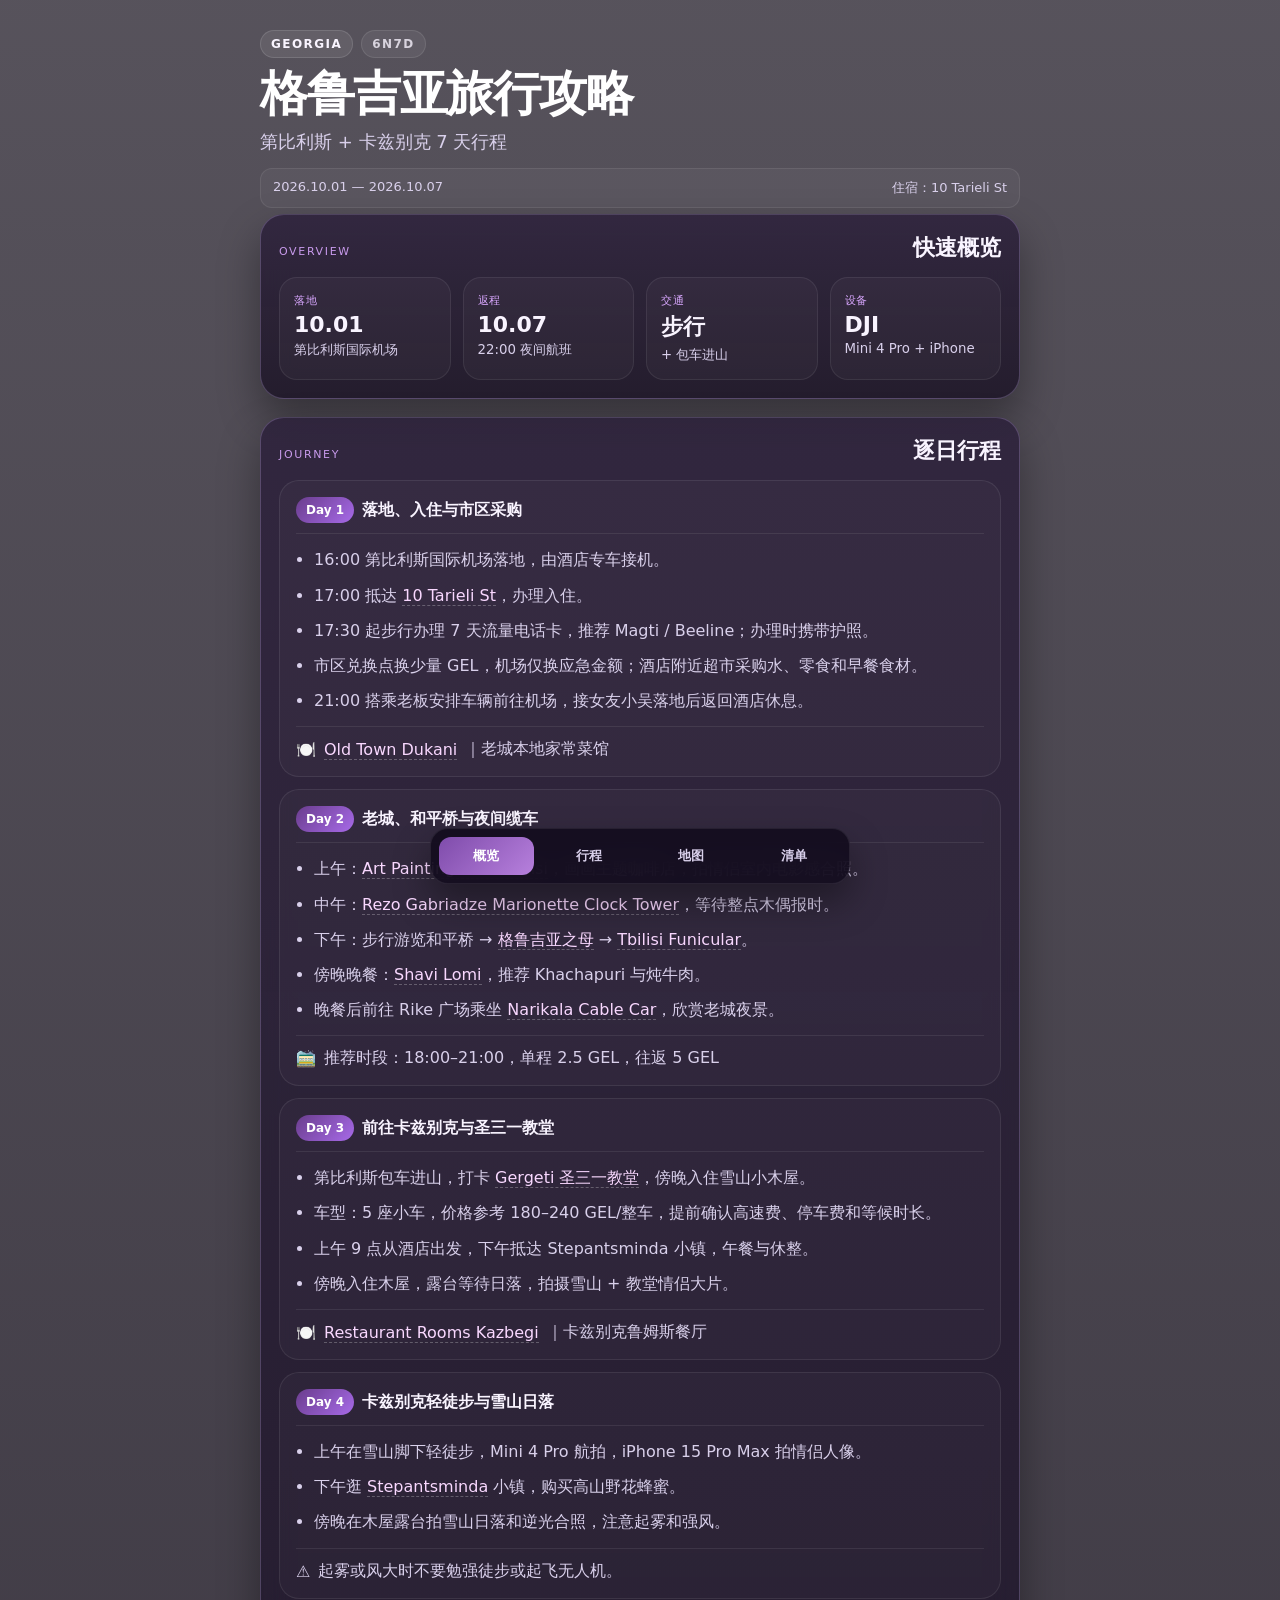
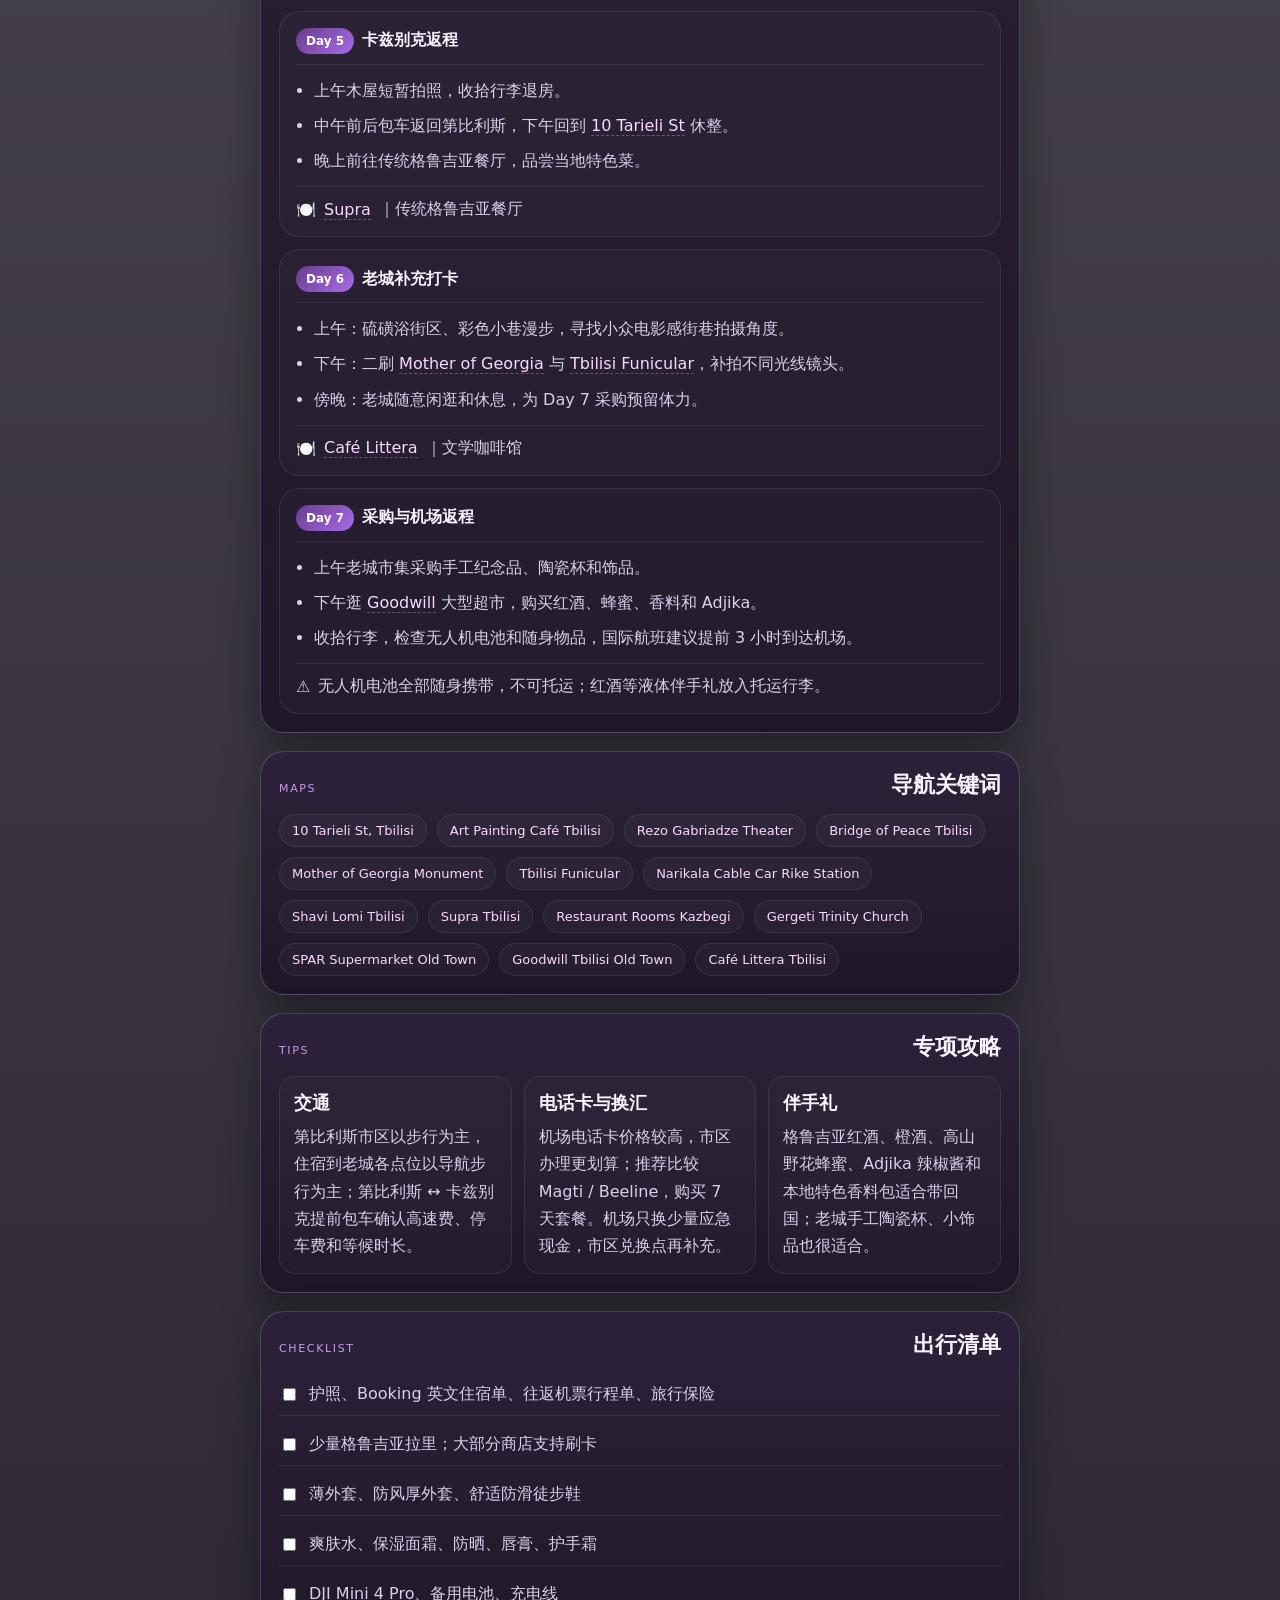
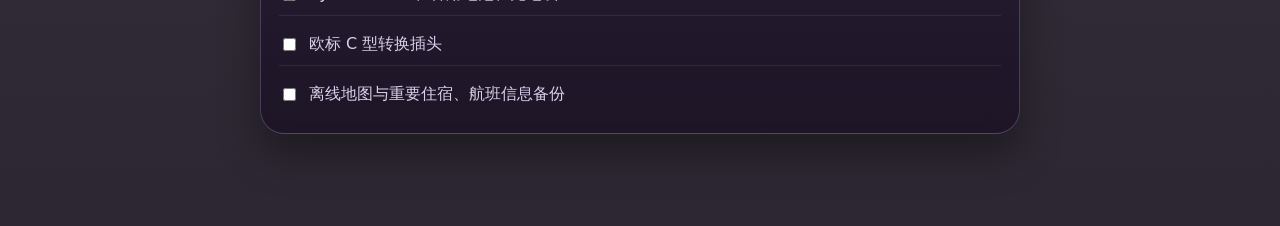
==== travel-app.html @ 93f14fdf "新增更接近旅行 App 风格的移动端页面，保留正文内容并添加底部导航、卡片动画、Google Maps 点击跳转和导航关键词快捷入口。" ====
<!doctype html>
<html lang="zh-CN">
<head>
  <meta charset="utf-8">
  <meta name="viewport" content="width=device-width, initial-scale=1, viewport-fit=cover">
  <meta name="theme-color" content="#170f27">
  <title>格鲁吉亚旅行攻略｜App 版</title>
  <link rel="stylesheet" href="travel-app.css">
</head>
<body>
  <div class="app-shell">
    <header class="app-header">
      <div class="status-row">
        <span class="status-pill">GEORGIA</span>
        <span class="status-pill muted">6N7D</span>
      </div>
      <h1>格鲁吉亚旅行攻略</h1>
      <p class="subtitle">第比利斯 + 卡兹别克 7 天行程</p>
      <div class="hero-meta">
        <span>2026.10.01 — 2026.10.07</span>
        <span>住宿：10 Tarieli St</span>
      </div>
    </header>

    <main class="main-app">
      <section class="glass-card quick-stats" id="overview">
        <div class="section-title-row">
          <span class="section-kicker">Overview</span>
          <h2>快速概览</h2>
        </div>
        <div class="stat-grid">
          <article><span class="label">落地</span><strong>10.01</strong><small>第比利斯国际机场</small></article>
          <article><span class="label">返程</span><strong>10.07</strong><small>22:00 夜间航班</small></article>
          <article><span class="label">交通</span><strong>步行</strong><small>+ 包车进山</small></article>
          <article><span class="label">设备</span><strong>DJI</strong><small>Mini 4 Pro + iPhone</small></article>
        </div>
      </section>

      <section class="glass-card" id="journey">
        <div class="section-title-row">
          <span class="section-kicker">Journey</span>
          <h2>逐日行程</h2>
        </div>

        <article class="day-card">
          <div class="day-head">
            <span class="day-tag">Day 1</span>
            <span class="day-name">落地、入住与市区采购</span>
          </div>
          <ul>
            <li>16:00 第比利斯国际机场落地，由酒店专车接机。</li>
            <li>17:00 抵达 <a class="place-link" data-place="10 Tarieli St, Tbilisi" href="#">10 Tarieli St</a>，办理入住。</li>
            <li>17:30 起步行办理 7 天流量电话卡，推荐 Magti / Beeline；办理时携带护照。</li>
            <li>市区兑换点换少量 GEL，机场仅换应急金额；酒店附近超市采购水、零食和早餐食材。</li>
            <li>21:00 搭乘老板安排车辆前往机场，接女友小吴落地后返回酒店休息。</li>
          </ul>
          <div class="footer-note"><span>🍽️</span><a class="place-link" data-place="Old Town Dukani, Tbilisi" href="#">Old Town Dukani</a>｜老城本地家常菜馆</div>
        </article>

        <article class="day-card">
          <div class="day-head">
            <span class="day-tag">Day 2</span>
            <span class="day-name">老城、和平桥与夜间缆车</span>
          </div>
          <ul>
            <li>上午：<a class="place-link" data-place="Art Painting Café Tbilisi" href="#">Art Painting Café Tbilisi</a>，画画主题咖啡店，拍情侣室内电影感合照。</li>
            <li>中午：<a class="place-link" data-place="Rezo Gabriadze Theater, Tbilisi" href="#">Rezo Gabriadze Marionette Clock Tower</a>，等待整点木偶报时。</li>
            <li>下午：步行游览和平桥 → <a class="place-link" data-place="Mother of Georgia Monument, Tbilisi" href="#">格鲁吉亚之母</a> → <a class="place-link" data-place="Tbilisi Funicular" href="#">Tbilisi Funicular</a>。</li>
            <li>傍晚晚餐：<a class="place-link" data-place="Shavi Lomi Tbilisi" href="#">Shavi Lomi</a>，推荐 Khachapuri 与炖牛肉。</li>
            <li>晚餐后前往 Rike 广场乘坐 <a class="place-link" data-place="Narikala Cable Car Rike Station" href="#">Narikala Cable Car</a>，欣赏老城夜景。</li>
          </ul>
          <div class="footer-note"><span>🚞</span> 推荐时段：18:00–21:00，单程 2.5 GEL，往返 5 GEL</div>
        </article>

        <article class="day-card">
          <div class="day-head">
            <span class="day-tag">Day 3</span>
            <span class="day-name">前往卡兹别克与圣三一教堂</span>
          </div>
          <ul>
            <li>第比利斯包车进山，打卡 <a class="place-link" data-place="Gergeti Trinity Church, Stepantsminda" href="#">Gergeti 圣三一教堂</a>，傍晚入住雪山小木屋。</li>
            <li>车型：5 座小车，价格参考 180–240 GEL/整车，提前确认高速费、停车费和等候时长。</li>
            <li>上午 9 点从酒店出发，下午抵达 Stepantsminda 小镇，午餐与休整。</li>
            <li>傍晚入住木屋，露台等待日落，拍摄雪山 + 教堂情侣大片。</li>
          </ul>
          <div class="footer-note"><span>🍽️</span><a class="place-link" data-place="Restaurant Rooms Kazbegi" href="#">Restaurant Rooms Kazbegi</a>｜卡兹别克鲁姆斯餐厅</div>
        </article>

        <article class="day-card">
          <div class="day-head">
            <span class="day-tag">Day 4</span>
            <span class="day-name">卡兹别克轻徒步与雪山日落</span>
          </div>
          <ul>
            <li>上午在雪山脚下轻徒步，Mini 4 Pro 航拍，iPhone 15 Pro Max 拍情侣人像。</li>
            <li>下午逛 <a class="place-link" data-place="Stepantsminda, Georgia" href="#">Stepantsminda</a> 小镇，购买高山野花蜂蜜。</li>
            <li>傍晚在木屋露台拍雪山日落和逆光合照，注意起雾和强风。</li>
          </ul>
          <div class="footer-note"><span>⚠️</span> 起雾或风大时不要勉强徒步或起飞无人机。</div>
        </article>

        <article class="day-card">
          <div class="day-head">
            <span class="day-tag">Day 5</span>
            <span class="day-name">卡兹别克返程</span>
          </div>
          <ul>
            <li>上午木屋短暂拍照，收拾行李退房。</li>
            <li>中午前后包车返回第比利斯，下午回到 <a class="place-link" data-place="10 Tarieli St, Tbilisi" href="#">10 Tarieli St</a> 休整。</li>
            <li>晚上前往传统格鲁吉亚餐厅，品尝当地特色菜。</li>
          </ul>
          <div class="footer-note"><span>🍽️</span><a class="place-link" data-place="Supra Tbilisi" href="#">Supra</a>｜传统格鲁吉亚餐厅</div>
        </article>

        <article class="day-card">
          <div class="day-head">
            <span class="day-tag">Day 6</span>
            <span class="day-name">老城补充打卡</span>
          </div>
          <ul>
            <li>上午：硫磺浴街区、彩色小巷漫步，寻找小众电影感街巷拍摄角度。</li>
            <li>下午：二刷 <a class="place-link" data-place="Mother of Georgia Monument, Tbilisi" href="#">Mother of Georgia</a> 与 <a class="place-link" data-place="Tbilisi Funicular" href="#">Tbilisi Funicular</a>，补拍不同光线镜头。</li>
            <li>傍晚：老城随意闲逛和休息，为 Day 7 采购预留体力。</li>
          </ul>
          <div class="footer-note"><span>🍽️</span><a class="place-link" data-place="Café Littera Tbilisi" href="#">Café Littera</a>｜文学咖啡馆</div>
        </article>

        <article class="day-card">
          <div class="day-head">
            <span class="day-tag">Day 7</span>
            <span class="day-name">采购与机场返程</span>
          </div>
          <ul>
            <li>上午老城市集采购手工纪念品、陶瓷杯和饰品。</li>
            <li>下午逛 <a class="place-link" data-place="Goodwill Tbilisi Old Town" href="#">Goodwill</a> 大型超市，购买红酒、蜂蜜、香料和 Adjika。</li>
            <li>收拾行李，检查无人机电池和随身物品，国际航班建议提前 3 小时到达机场。</li>
          </ul>
          <div class="footer-note"><span>⚠️</span> 无人机电池全部随身携带，不可托运；红酒等液体伴手礼放入托运行李。</div>
        </article>
      </section>

      <section class="glass-card" id="maps">
        <div class="section-title-row">
          <span class="section-kicker">Maps</span>
          <h2>导航关键词</h2>
        </div>
        <div class="chip-list">
          <a class="map-chip" href="#" data-place="10 Tarieli St, Tbilisi">10 Tarieli St, Tbilisi</a>
          <a class="map-chip" href="#" data-place="Art Painting Café Tbilisi">Art Painting Café Tbilisi</a>
          <a class="map-chip" href="#" data-place="Rezo Gabriadze Theater, Tbilisi">Rezo Gabriadze Theater</a>
          <a class="map-chip" href="#" data-place="Bridge of Peace Tbilisi">Bridge of Peace Tbilisi</a>
          <a class="map-chip" href="#" data-place="Mother of Georgia Monument, Tbilisi">Mother of Georgia Monument</a>
          <a class="map-chip" href="#" data-place="Tbilisi Funicular">Tbilisi Funicular</a>
          <a class="map-chip" href="#" data-place="Narikala Cable Car Rike Station">Narikala Cable Car Rike Station</a>
          <a class="map-chip" href="#" data-place="Shavi Lomi Tbilisi">Shavi Lomi Tbilisi</a>
          <a class="map-chip" href="#" data-place="Supra Tbilisi">Supra Tbilisi</a>
          <a class="map-chip" href="#" data-place="Restaurant Rooms Kazbegi">Restaurant Rooms Kazbegi</a>
          <a class="map-chip" href="#" data-place="Gergeti Trinity Church, Stepantsminda">Gergeti Trinity Church</a>
          <a class="map-chip" href="#" data-place="SPAR Supermarket Old Town">SPAR Supermarket Old Town</a>
          <a class="map-chip" href="#" data-place="Goodwill Tbilisi Old Town">Goodwill Tbilisi Old Town</a>
          <a class="map-chip" href="#" data-place="Café Littera Tbilisi">Café Littera Tbilisi</a>
        </div>
      </section>

      <section class="glass-card" id="special">
        <div class="section-title-row">
          <span class="section-kicker">Tips</span>
          <h2>专项攻略</h2>
        </div>
        <div class="tips-grid">
          <article>
            <h3>交通</h3>
            <p>第比利斯市区以步行为主，住宿到老城各点位以导航步行为主；第比利斯 ↔ 卡兹别克提前包车确认高速费、停车费和等候时长。</p>
          </article>
          <article>
            <h3>电话卡与换汇</h3>
            <p>机场电话卡价格较高，市区办理更划算；推荐比较 Magti / Beeline，购买 7 天套餐。机场只换少量应急现金，市区兑换点再补充。</p>
          </article>
          <article>
            <h3>伴手礼</h3>
            <p>格鲁吉亚红酒、橙酒、高山野花蜂蜜、Adjika 辣椒酱和本地特色香料包适合带回国；老城手工陶瓷杯、小饰品也很适合。</p>
          </article>
        </div>
      </section>

      <section class="glass-card" id="packing">
        <div class="section-title-row">
          <span class="section-kicker">Checklist</span>
          <h2>出行清单</h2>
        </div>
        <ul class="checklist">
          <li><input type="checkbox"> 护照、Booking 英文住宿单、往返机票行程单、旅行保险</li>
          <li><input type="checkbox"> 少量格鲁吉亚拉里；大部分商店支持刷卡</li>
          <li><input type="checkbox"> 薄外套、防风厚外套、舒适防滑徒步鞋</li>
          <li><input type="checkbox"> 爽肤水、保湿面霜、防晒、唇膏、护手霜</li>
          <li><input type="checkbox"> DJI Mini 4 Pro、备用电池、充电线</li>
          <li><input type="checkbox"> 欧标 C 型转换插头</li>
          <li><input type="checkbox"> 离线地图与重要住宿、航班信息备份</li>
        </ul>
      </section>
    </main>

    <nav class="bottom-nav" aria-label="页面导航">
      <a href="#overview" class="active">概览</a>
      <a href="#journey">行程</a>
      <a href="#maps">地图</a>
      <a href="#packing">清单</a>
    </nav>
  </div>

  <script src="travel-app.js"></script>
</body>
</html>
---- travel-app.css ----
:root{--bg:#120c1d;--bg2:#1c112a;--panel:rgba(35, 24, 48, 0.8);--panel-strong:rgba(49, 33, 69, 0.92);--line:rgba(214, 188, 255, 0.24);--text:#f9f4ff;--muted:#d9d0eb;--accent:#d9a7ff;--accent-2:#8fd8ff;--shadow:0 20px 40px rgba(0,0,0,.35)}*{box-sizing:border-box}html{scroll-behavior:smooth}body{margin:0;font-family:system-ui,-apple-system,BlinkMacSystemFont,"Segoe UI","PingFang SC","Microsoft YaHei",sans-serif;background:linear-gradient(180deg,rgba(15,9,22,.7),rgba(15,9,22,.88)),url('https://images.unsplash.com/photo-1516483638261-f4dbaf036963?auto=format&fit=crop&w=1600&q=80') center top/cover fixed;color:var(--text)}a{color:inherit}button,input{font:inherit}.app-shell{min-height:100vh;padding:0 0 92px}.app-header{width:min(100% - 28px,760px);margin:0 auto;padding:22px 0 6px}.status-row{display:flex;gap:8px;margin-bottom:10px}.status-pill{display:inline-flex;align-items:center;padding:6px 10px;border-radius:999px;background:rgba(255,255,255,.08);border:1px solid rgba(255,255,255,.12);font-size:12px;letter-spacing:.12em;font-weight:700}.status-pill.muted{opacity:.8}.app-header h1{margin:0;color:#fff;font-size:clamp(32px,8vw,48px);line-height:1.05;letter-spacing:-.03em}.subtitle{margin:12px 0 0;color:var(--muted);font-size:18px}.hero-meta{display:flex;justify-content:space-between;gap:12px;flex-wrap:wrap;margin-top:14px;padding:10px 12px;background:rgba(255,255,255,.04);border:1px solid rgba(255,255,255,.08);border-radius:12px;color:var(--muted);font-size:13px}.main-app{width:min(100% - 28px,760px);margin:0 auto;display:grid;gap:18px}.glass-card{background:linear-gradient(180deg,rgba(43,31,58,.82),rgba(25,17,35,.8));border:1px solid var(--line);border-radius:24px;box-shadow:var(--shadow);padding:18px;backdrop-filter:blur(14px);animation:rise .6s ease both}.section-title-row{display:flex;align-items:baseline;justify-content:space-between;gap:10px;margin-bottom:14px}.section-kicker{font-size:11px;letter-spacing:.15em;text-transform:uppercase;color:var(--accent);opacity:.9}.section-title-row h2{margin:0;font-size:22px}.quick-stats .stat-grid{display:grid;grid-template-columns:repeat(2,minmax(0,1fr));gap:12px}.stat-grid article{padding:15px 14px;border-radius:18px;background:rgba(255,255,255,.03);border:1px solid rgba(255,255,255,.08)}.stat-grid .label{display:block;color:var(--accent);font-size:11px;letter-spacing:.08em;text-transform:uppercase;margin-bottom:4px}.stat-grid strong{display:block;font-size:22px}.stat-grid small{color:var(--muted);display:block;margin-top:4px}.day-card{background:rgba(255,255,255,.025);border:1px solid rgba(255,255,255,.08);border-radius:20px;padding:16px;margin-top:12px;transition:transform .2s ease, box-shadow .2s ease}.day-card:hover{transform:translateY(-2px);box-shadow:0 20px 36px rgba(0,0,0,.18)}.day-head{display:flex;gap:8px;align-items:center;flex-wrap:wrap;padding-bottom:10px;border-bottom:1px solid rgba(255,255,255,.08)}.day-tag{display:inline-flex;align-items:center;padding:6px 10px;border-radius:999px;background:linear-gradient(135deg,#6a3d8d,#a76ae8);color:#fff;font-size:12px;font-weight:800}.day-name{font-weight:700;font-size:16px}.day-card ul{margin:12px 0 0;padding-left:18px;color:var(--muted)}.day-card li{margin:8px 0;line-height:1.7}.footer-note{margin-top:12px;padding-top:12px;border-top:1px solid rgba(255,255,255,.08);color:var(--muted);display:flex;align-items:center;gap:8px;flex-wrap:wrap}.place-link,.map-chip{color:#f9d8ff;text-decoration:none;border-bottom:1px dashed rgba(255,255,255,.25);transition:color .2s ease,background .2s ease;word-break:break-word}.place-link:hover,.map-chip:hover{color:#fff;background:rgba(255,255,255,.06)}.chip-list{display:flex;flex-wrap:wrap;gap:10px}.map-chip{display:inline-flex;align-items:center;padding:8px 12px;border:1px solid rgba(255,255,255,.08);border-radius:999px;background:rgba(255,255,255,.03);font-size:13px}.tips-grid{display:grid;gap:12px}.tips-grid article{padding:14px;border-radius:16px;border:1px solid rgba(255,255,255,.08);background:rgba(255,255,255,.025)}.tips-grid h3{margin:0 0 8px;font-size:18px}.tips-grid p{margin:0;color:var(--muted);line-height:1.7}.checklist{list-style:none;padding:0;margin:0;display:grid;gap:8px}.checklist li{display:flex;align-items:flex-start;gap:10px;padding:10px 0;border-bottom:1px solid rgba(255,255,255,.08);color:var(--muted)}.checklist li:last-child{border-bottom:0}.checklist input{accent-color:var(--accent);margin-top:4px}.bottom-nav{position:fixed;left:50%;transform:translateX(-50%);bottom:16px;width:min(calc(100% - 22px),420px);display:grid;grid-template-columns:repeat(4,1fr);gap:8px;background:rgba(18,12,29,.9);border:1px solid rgba(255,255,255,.08);border-radius:18px;padding:8px;backdrop-filter:blur(16px);box-shadow:0 18px 36px rgba(0,0,0,.35);z-index:20}.bottom-nav a{display:flex;align-items:center;justify-content:center;padding:10px 6px;border-radius:12px;color:var(--muted);text-decoration:none;font-size:13px;font-weight:700}.bottom-nav a.active{background:linear-gradient(135deg,#7f4cab,#b780dd);color:#fff}.@keyframes rise{from{opacity:0;transform:translateY(14px)}to{opacity:1;transform:none}}@media(min-width:640px){.tips-grid{grid-template-columns:repeat(3,1fr)}.quick-stats .stat-grid{grid-template-columns:repeat(4,1fr)}.app-header{padding-top:30px}}
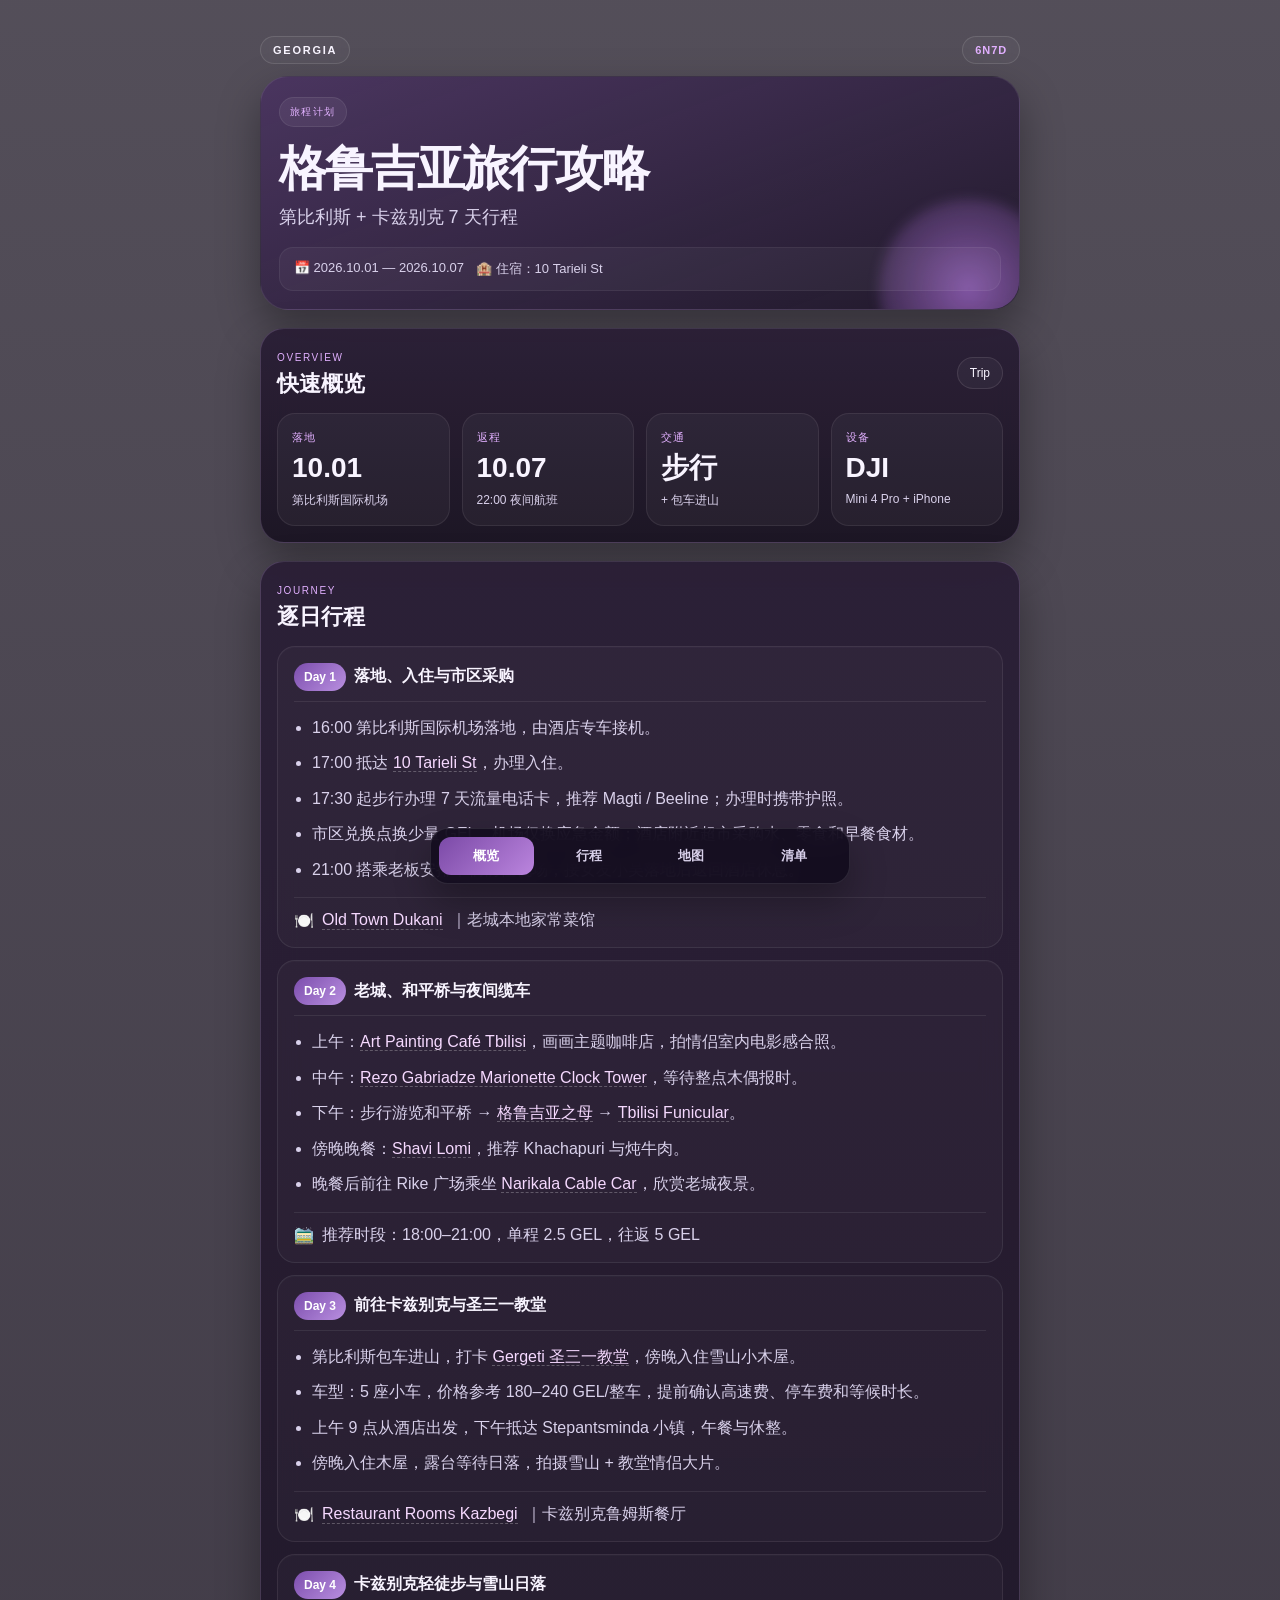
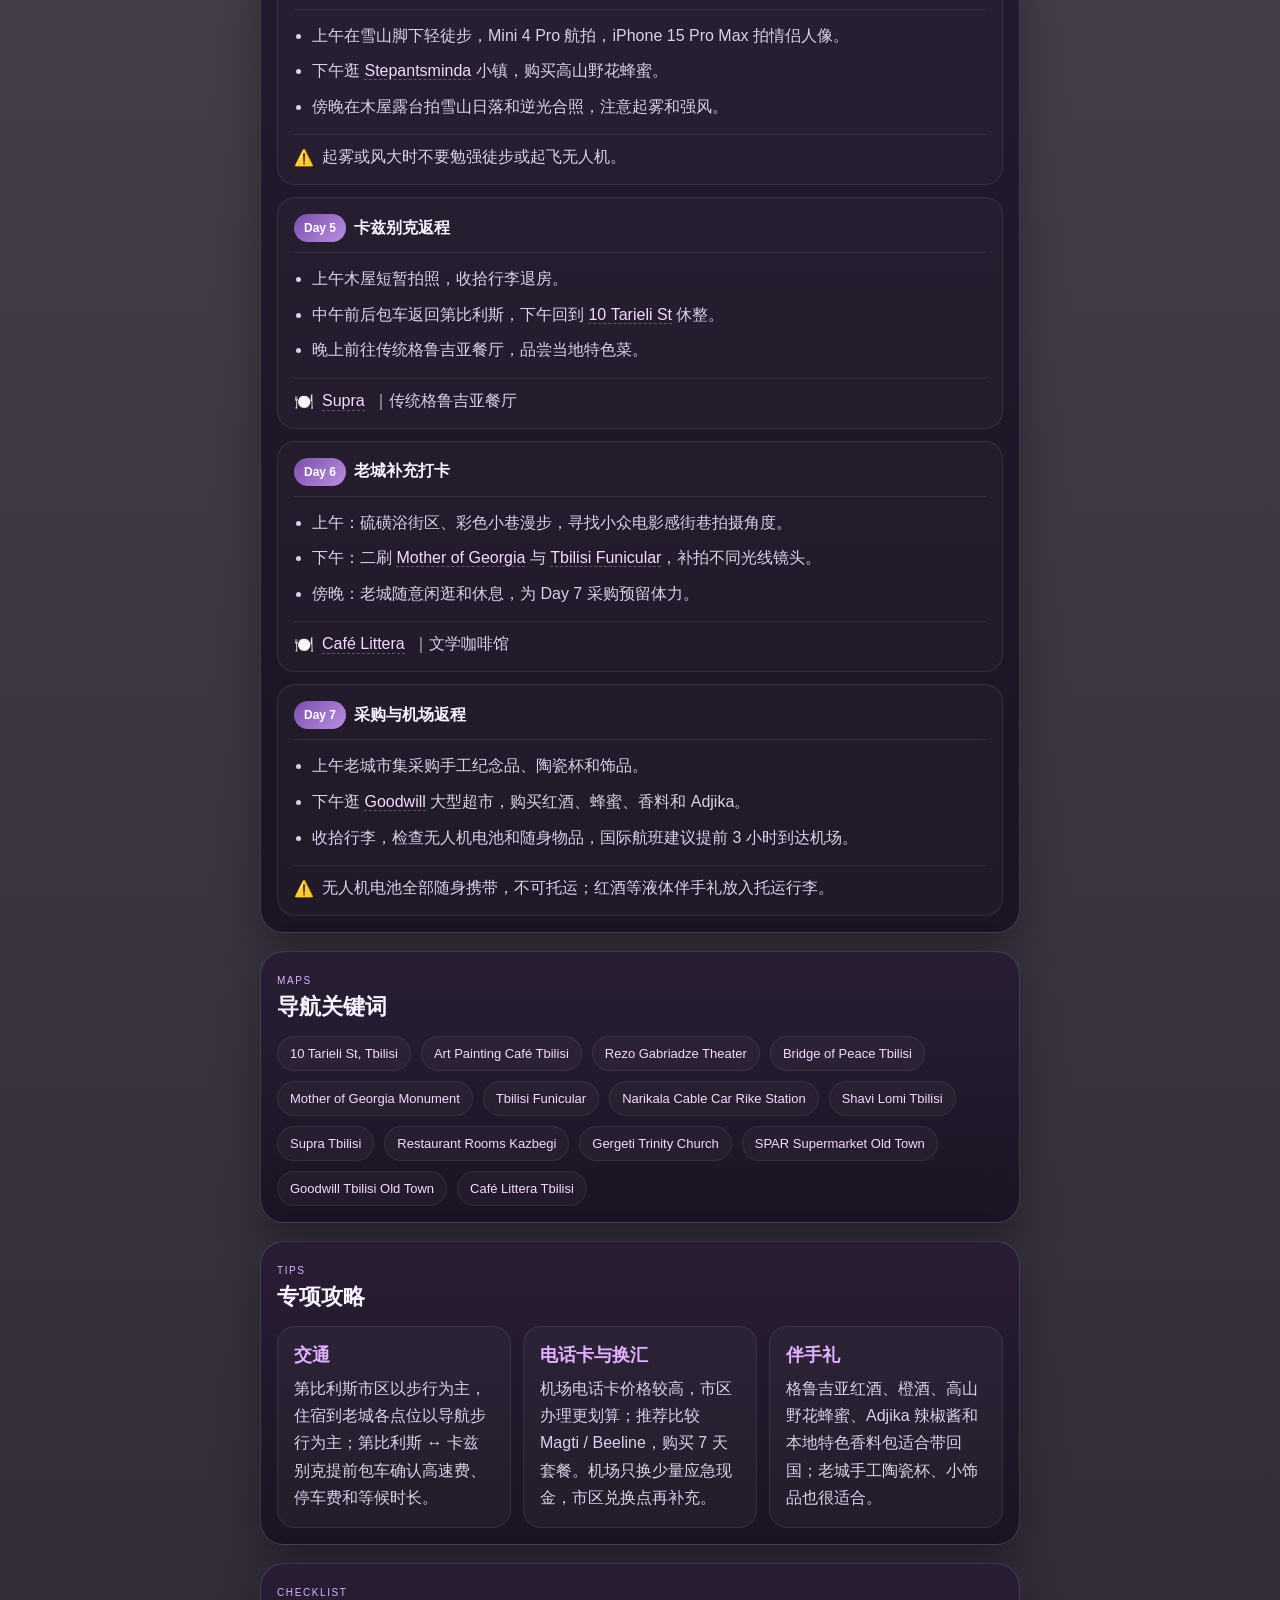
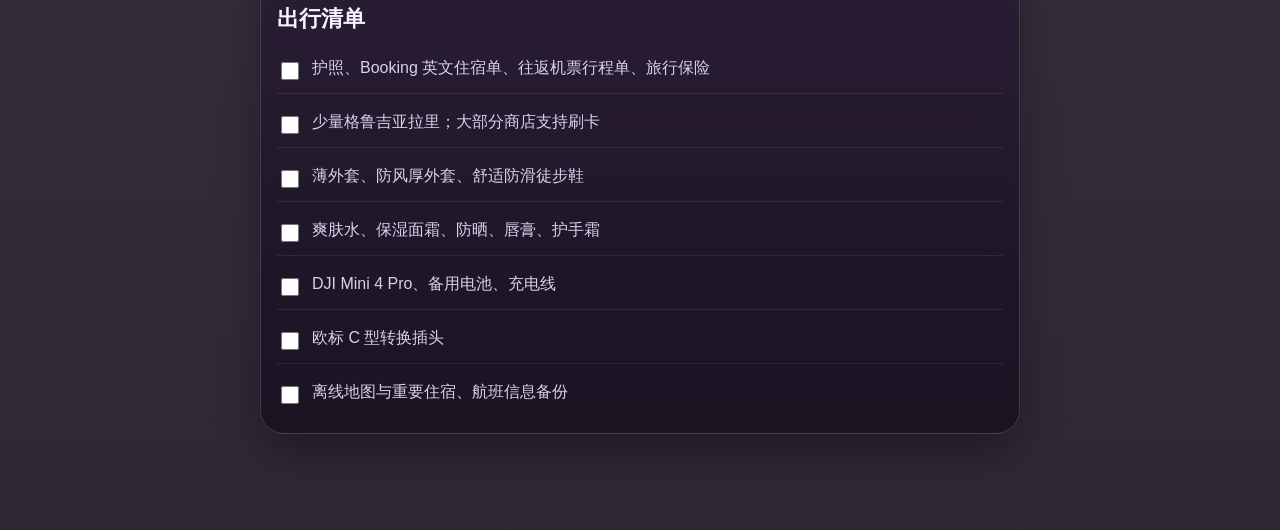
==== commit b2899d9c: "更新 App 版 UI：提升玻璃拟态布局、分区视觉层次和移动端交互体验，保持内容和地图跳转功能不变。" ====
--- a/travel-app.html
+++ b/travel-app.html
@@ -10,36 +10,62 @@
 <body>
   <div class="app-shell">
     <header class="app-header">
-      <div class="status-row">
-        <span class="status-pill">GEORGIA</span>
-        <span class="status-pill muted">6N7D</span>
+      <div class="topbar">
+        <span class="brand">GEORGIA</span>
+        <span class="tag">6N7D</span>
       </div>
-      <h1>格鲁吉亚旅行攻略</h1>
-      <p class="subtitle">第比利斯 + 卡兹别克 7 天行程</p>
-      <div class="hero-meta">
-        <span>2026.10.01 — 2026.10.07</span>
-        <span>住宿：10 Tarieli St</span>
+
+      <div class="hero-panel">
+        <div class="hero-badge">旅程计划</div>
+        <h1>格鲁吉亚旅行攻略</h1>
+        <p class="subtitle">第比利斯 + 卡兹别克 7 天行程</p>
+        <div class="hero-meta">
+          <span>📅 2026.10.01 — 2026.10.07</span>
+          <span>🏨 住宿：10 Tarieli St</span>
+        </div>
       </div>
     </header>
 
     <main class="main-app">
-      <section class="glass-card quick-stats" id="overview">
-        <div class="section-title-row">
-          <span class="section-kicker">Overview</span>
-          <h2>快速概览</h2>
-        </div>
+      <section class="panel" id="overview">
+        <div class="panel-head">
+          <div>
+            <span class="eyebrow">Overview</span>
+            <h2>快速概览</h2>
+          </div>
+          <button class="mini-btn">Trip</button>
+        </div>
+
         <div class="stat-grid">
-          <article><span class="label">落地</span><strong>10.01</strong><small>第比利斯国际机场</small></article>
-          <article><span class="label">返程</span><strong>10.07</strong><small>22:00 夜间航班</small></article>
-          <article><span class="label">交通</span><strong>步行</strong><small>+ 包车进山</small></article>
-          <article><span class="label">设备</span><strong>DJI</strong><small>Mini 4 Pro + iPhone</small></article>
-        </div>
-      </section>
-
-      <section class="glass-card" id="journey">
-        <div class="section-title-row">
-          <span class="section-kicker">Journey</span>
-          <h2>逐日行程</h2>
+          <article class="stat-item">
+            <span class="label">落地</span>
+            <strong>10.01</strong>
+            <small>第比利斯国际机场</small>
+          </article>
+          <article class="stat-item">
+            <span class="label">返程</span>
+            <strong>10.07</strong>
+            <small>22:00 夜间航班</small>
+          </article>
+          <article class="stat-item">
+            <span class="label">交通</span>
+            <strong>步行</strong>
+            <small>+ 包车进山</small>
+          </article>
+          <article class="stat-item">
+            <span class="label">设备</span>
+            <strong>DJI</strong>
+            <small>Mini 4 Pro + iPhone</small>
+          </article>
+        </div>
+      </section>
+
+      <section class="panel" id="journey">
+        <div class="panel-head">
+          <div>
+            <span class="eyebrow">Journey</span>
+            <h2>逐日行程</h2>
+          </div>
         </div>
 
         <article class="day-card">
@@ -54,7 +80,10 @@
             <li>市区兑换点换少量 GEL，机场仅换应急金额；酒店附近超市采购水、零食和早餐食材。</li>
             <li>21:00 搭乘老板安排车辆前往机场，接女友小吴落地后返回酒店休息。</li>
           </ul>
-          <div class="footer-note"><span>🍽️</span><a class="place-link" data-place="Old Town Dukani, Tbilisi" href="#">Old Town Dukani</a>｜老城本地家常菜馆</div>
+          <div class="footnote">
+            <span>🍽️</span>
+            <a class="place-link" data-place="Old Town Dukani, Tbilisi" href="#">Old Town Dukani</a>｜老城本地家常菜馆
+          </div>
         </article>
 
         <article class="day-card">
@@ -69,7 +98,7 @@
             <li>傍晚晚餐：<a class="place-link" data-place="Shavi Lomi Tbilisi" href="#">Shavi Lomi</a>，推荐 Khachapuri 与炖牛肉。</li>
             <li>晚餐后前往 Rike 广场乘坐 <a class="place-link" data-place="Narikala Cable Car Rike Station" href="#">Narikala Cable Car</a>，欣赏老城夜景。</li>
           </ul>
-          <div class="footer-note"><span>🚞</span> 推荐时段：18:00–21:00，单程 2.5 GEL，往返 5 GEL</div>
+          <div class="footnote"><span>🚞</span> 推荐时段：18:00–21:00，单程 2.5 GEL，往返 5 GEL</div>
         </article>
 
         <article class="day-card">
@@ -83,7 +112,10 @@
             <li>上午 9 点从酒店出发，下午抵达 Stepantsminda 小镇，午餐与休整。</li>
             <li>傍晚入住木屋，露台等待日落，拍摄雪山 + 教堂情侣大片。</li>
           </ul>
-          <div class="footer-note"><span>🍽️</span><a class="place-link" data-place="Restaurant Rooms Kazbegi" href="#">Restaurant Rooms Kazbegi</a>｜卡兹别克鲁姆斯餐厅</div>
+          <div class="footnote">
+            <span>🍽️</span>
+            <a class="place-link" data-place="Restaurant Rooms Kazbegi" href="#">Restaurant Rooms Kazbegi</a>｜卡兹别克鲁姆斯餐厅
+          </div>
         </article>
 
         <article class="day-card">
@@ -96,7 +128,7 @@
             <li>下午逛 <a class="place-link" data-place="Stepantsminda, Georgia" href="#">Stepantsminda</a> 小镇，购买高山野花蜂蜜。</li>
             <li>傍晚在木屋露台拍雪山日落和逆光合照，注意起雾和强风。</li>
           </ul>
-          <div class="footer-note"><span>⚠️</span> 起雾或风大时不要勉强徒步或起飞无人机。</div>
+          <div class="footnote"><span>⚠️</span> 起雾或风大时不要勉强徒步或起飞无人机。</div>
         </article>
 
         <article class="day-card">
@@ -109,7 +141,10 @@
             <li>中午前后包车返回第比利斯，下午回到 <a class="place-link" data-place="10 Tarieli St, Tbilisi" href="#">10 Tarieli St</a> 休整。</li>
             <li>晚上前往传统格鲁吉亚餐厅，品尝当地特色菜。</li>
           </ul>
-          <div class="footer-note"><span>🍽️</span><a class="place-link" data-place="Supra Tbilisi" href="#">Supra</a>｜传统格鲁吉亚餐厅</div>
+          <div class="footnote">
+            <span>🍽️</span>
+            <a class="place-link" data-place="Supra Tbilisi" href="#">Supra</a>｜传统格鲁吉亚餐厅
+          </div>
         </article>
 
         <article class="day-card">
@@ -122,7 +157,10 @@
             <li>下午：二刷 <a class="place-link" data-place="Mother of Georgia Monument, Tbilisi" href="#">Mother of Georgia</a> 与 <a class="place-link" data-place="Tbilisi Funicular" href="#">Tbilisi Funicular</a>，补拍不同光线镜头。</li>
             <li>傍晚：老城随意闲逛和休息，为 Day 7 采购预留体力。</li>
           </ul>
-          <div class="footer-note"><span>🍽️</span><a class="place-link" data-place="Café Littera Tbilisi" href="#">Café Littera</a>｜文学咖啡馆</div>
+          <div class="footnote">
+            <span>🍽️</span>
+            <a class="place-link" data-place="Café Littera Tbilisi" href="#">Café Littera</a>｜文学咖啡馆
+          </div>
         </article>
 
         <article class="day-card">
@@ -135,14 +173,16 @@
             <li>下午逛 <a class="place-link" data-place="Goodwill Tbilisi Old Town" href="#">Goodwill</a> 大型超市，购买红酒、蜂蜜、香料和 Adjika。</li>
             <li>收拾行李，检查无人机电池和随身物品，国际航班建议提前 3 小时到达机场。</li>
           </ul>
-          <div class="footer-note"><span>⚠️</span> 无人机电池全部随身携带，不可托运；红酒等液体伴手礼放入托运行李。</div>
-        </article>
-      </section>
-
-      <section class="glass-card" id="maps">
-        <div class="section-title-row">
-          <span class="section-kicker">Maps</span>
-          <h2>导航关键词</h2>
+          <div class="footnote"><span>⚠️</span> 无人机电池全部随身携带，不可托运；红酒等液体伴手礼放入托运行李。</div>
+        </article>
+      </section>
+
+      <section class="panel" id="maps">
+        <div class="panel-head">
+          <div>
+            <span class="eyebrow">Maps</span>
+            <h2>导航关键词</h2>
+          </div>
         </div>
         <div class="chip-list">
           <a class="map-chip" href="#" data-place="10 Tarieli St, Tbilisi">10 Tarieli St, Tbilisi</a>
@@ -162,32 +202,38 @@
         </div>
       </section>
 
-      <section class="glass-card" id="special">
-        <div class="section-title-row">
-          <span class="section-kicker">Tips</span>
-          <h2>专项攻略</h2>
-        </div>
+      <section class="panel" id="special">
+        <div class="panel-head">
+          <div>
+            <span class="eyebrow">Tips</span>
+            <h2>专项攻略</h2>
+          </div>
+        </div>
+
         <div class="tips-grid">
-          <article>
+          <article class="info-card">
             <h3>交通</h3>
             <p>第比利斯市区以步行为主，住宿到老城各点位以导航步行为主；第比利斯 ↔ 卡兹别克提前包车确认高速费、停车费和等候时长。</p>
           </article>
-          <article>
+          <article class="info-card">
             <h3>电话卡与换汇</h3>
             <p>机场电话卡价格较高，市区办理更划算；推荐比较 Magti / Beeline，购买 7 天套餐。机场只换少量应急现金，市区兑换点再补充。</p>
           </article>
-          <article>
+          <article class="info-card">
             <h3>伴手礼</h3>
             <p>格鲁吉亚红酒、橙酒、高山野花蜂蜜、Adjika 辣椒酱和本地特色香料包适合带回国；老城手工陶瓷杯、小饰品也很适合。</p>
           </article>
         </div>
       </section>
 
-      <section class="glass-card" id="packing">
-        <div class="section-title-row">
-          <span class="section-kicker">Checklist</span>
-          <h2>出行清单</h2>
-        </div>
+      <section class="panel" id="packing">
+        <div class="panel-head">
+          <div>
+            <span class="eyebrow">Checklist</span>
+            <h2>出行清单</h2>
+          </div>
+        </div>
+
         <ul class="checklist">
           <li><input type="checkbox"> 护照、Booking 英文住宿单、往返机票行程单、旅行保险</li>
           <li><input type="checkbox"> 少量格鲁吉亚拉里；大部分商店支持刷卡</li>
--- a/travel-app.css
+++ b/travel-app.css
@@ -1 +1,413 @@
-:root{--bg:#120c1d;--bg2:#1c112a;--panel:rgba(35, 24, 48, 0.8);--panel-strong:rgba(49, 33, 69, 0.92);--line:rgba(214, 188, 255, 0.24);--text:#f9f4ff;--muted:#d9d0eb;--accent:#d9a7ff;--accent-2:#8fd8ff;--shadow:0 20px 40px rgba(0,0,0,.35)}*{box-sizing:border-box}html{scroll-behavior:smooth}body{margin:0;font-family:system-ui,-apple-system,BlinkMacSystemFont,"Segoe UI","PingFang SC","Microsoft YaHei",sans-serif;background:linear-gradient(180deg,rgba(15,9,22,.7),rgba(15,9,22,.88)),url('https://images.unsplash.com/photo-1516483638261-f4dbaf036963?auto=format&fit=crop&w=1600&q=80') center top/cover fixed;color:var(--text)}a{color:inherit}button,input{font:inherit}.app-shell{min-height:100vh;padding:0 0 92px}.app-header{width:min(100% - 28px,760px);margin:0 auto;padding:22px 0 6px}.status-row{display:flex;gap:8px;margin-bottom:10px}.status-pill{display:inline-flex;align-items:center;padding:6px 10px;border-radius:999px;background:rgba(255,255,255,.08);border:1px solid rgba(255,255,255,.12);font-size:12px;letter-spacing:.12em;font-weight:700}.status-pill.muted{opacity:.8}.app-header h1{margin:0;color:#fff;font-size:clamp(32px,8vw,48px);line-height:1.05;letter-spacing:-.03em}.subtitle{margin:12px 0 0;color:var(--muted);font-size:18px}.hero-meta{display:flex;justify-content:space-between;gap:12px;flex-wrap:wrap;margin-top:14px;padding:10px 12px;background:rgba(255,255,255,.04);border:1px solid rgba(255,255,255,.08);border-radius:12px;color:var(--muted);font-size:13px}.main-app{width:min(100% - 28px,760px);margin:0 auto;display:grid;gap:18px}.glass-card{background:linear-gradient(180deg,rgba(43,31,58,.82),rgba(25,17,35,.8));border:1px solid var(--line);border-radius:24px;box-shadow:var(--shadow);padding:18px;backdrop-filter:blur(14px);animation:rise .6s ease both}.section-title-row{display:flex;align-items:baseline;justify-content:space-between;gap:10px;margin-bottom:14px}.section-kicker{font-size:11px;letter-spacing:.15em;text-transform:uppercase;color:var(--accent);opacity:.9}.section-title-row h2{margin:0;font-size:22px}.quick-stats .stat-grid{display:grid;grid-template-columns:repeat(2,minmax(0,1fr));gap:12px}.stat-grid article{padding:15px 14px;border-radius:18px;background:rgba(255,255,255,.03);border:1px solid rgba(255,255,255,.08)}.stat-grid .label{display:block;color:var(--accent);font-size:11px;letter-spacing:.08em;text-transform:uppercase;margin-bottom:4px}.stat-grid strong{display:block;font-size:22px}.stat-grid small{color:var(--muted);display:block;margin-top:4px}.day-card{background:rgba(255,255,255,.025);border:1px solid rgba(255,255,255,.08);border-radius:20px;padding:16px;margin-top:12px;transition:transform .2s ease, box-shadow .2s ease}.day-card:hover{transform:translateY(-2px);box-shadow:0 20px 36px rgba(0,0,0,.18)}.day-head{display:flex;gap:8px;align-items:center;flex-wrap:wrap;padding-bottom:10px;border-bottom:1px solid rgba(255,255,255,.08)}.day-tag{display:inline-flex;align-items:center;padding:6px 10px;border-radius:999px;background:linear-gradient(135deg,#6a3d8d,#a76ae8);color:#fff;font-size:12px;font-weight:800}.day-name{font-weight:700;font-size:16px}.day-card ul{margin:12px 0 0;padding-left:18px;color:var(--muted)}.day-card li{margin:8px 0;line-height:1.7}.footer-note{margin-top:12px;padding-top:12px;border-top:1px solid rgba(255,255,255,.08);color:var(--muted);display:flex;align-items:center;gap:8px;flex-wrap:wrap}.place-link,.map-chip{color:#f9d8ff;text-decoration:none;border-bottom:1px dashed rgba(255,255,255,.25);transition:color .2s ease,background .2s ease;word-break:break-word}.place-link:hover,.map-chip:hover{color:#fff;background:rgba(255,255,255,.06)}.chip-list{display:flex;flex-wrap:wrap;gap:10px}.map-chip{display:inline-flex;align-items:center;padding:8px 12px;border:1px solid rgba(255,255,255,.08);border-radius:999px;background:rgba(255,255,255,.03);font-size:13px}.tips-grid{display:grid;gap:12px}.tips-grid article{padding:14px;border-radius:16px;border:1px solid rgba(255,255,255,.08);background:rgba(255,255,255,.025)}.tips-grid h3{margin:0 0 8px;font-size:18px}.tips-grid p{margin:0;color:var(--muted);line-height:1.7}.checklist{list-style:none;padding:0;margin:0;display:grid;gap:8px}.checklist li{display:flex;align-items:flex-start;gap:10px;padding:10px 0;border-bottom:1px solid rgba(255,255,255,.08);color:var(--muted)}.checklist li:last-child{border-bottom:0}.checklist input{accent-color:var(--accent);margin-top:4px}.bottom-nav{position:fixed;left:50%;transform:translateX(-50%);bottom:16px;width:min(calc(100% - 22px),420px);display:grid;grid-template-columns:repeat(4,1fr);gap:8px;background:rgba(18,12,29,.9);border:1px solid rgba(255,255,255,.08);border-radius:18px;padding:8px;backdrop-filter:blur(16px);box-shadow:0 18px 36px rgba(0,0,0,.35);z-index:20}.bottom-nav a{display:flex;align-items:center;justify-content:center;padding:10px 6px;border-radius:12px;color:var(--muted);text-decoration:none;font-size:13px;font-weight:700}.bottom-nav a.active{background:linear-gradient(135deg,#7f4cab,#b780dd);color:#fff}.@keyframes rise{from{opacity:0;transform:translateY(14px)}to{opacity:1;transform:none}}@media(min-width:640px){.tips-grid{grid-template-columns:repeat(3,1fr)}.quick-stats .stat-grid{grid-template-columns:repeat(4,1fr)}.app-header{padding-top:30px}}+:root{
+  --bg: #120c1d;
+  --bg-soft: #1a1026;
+  --surface: rgba(40, 28, 52, 0.82);
+  --surface-strong: rgba(55, 38, 73, 0.94);
+  --surface-light: rgba(255,255,255,0.04);
+  --line: rgba(227, 199, 255, 0.18);
+  --text: #f8f4ff;
+  --muted: #d9d1eb;
+  --accent: #e1b0ff;
+  --accent-strong: #c67cf2;
+  --accent-alt: #8fd8ff;
+  --shadow: 0 18px 42px rgba(0,0,0,0.34);
+  --radius: 24px;
+}
+
+* { box-sizing: border-box; }
+html { scroll-behavior: smooth; }
+body {
+  margin: 0;
+  min-height: 100vh;
+  font-family: -apple-system, BlinkMacSystemFont, "Segoe UI", "PingFang SC", "Microsoft YaHei", sans-serif;
+  background:
+    linear-gradient(180deg, rgba(17,10,25,.72), rgba(17,10,25,.88)),
+    url('https://images.unsplash.com/photo-1516483638261-f4dbaf036963?auto=format&fit=crop&w=1600&q=80') center top / cover fixed;
+  color: var(--text);
+}
+
+a { color: inherit; }
+
+.app-shell {
+  width: 100%;
+  min-height: 100vh;
+  padding: 0 0 96px;
+}
+
+.app-header,
+.main-app {
+  width: min(100% - 28px, 760px);
+  margin: 0 auto;
+}
+
+.topbar {
+  display: flex;
+  align-items: center;
+  justify-content: space-between;
+  padding: 18px 0 12px;
+}
+
+.brand,
+.tag {
+  display: inline-flex;
+  align-items: center;
+  justify-content: center;
+  padding: 7px 12px;
+  border-radius: 999px;
+  border: 1px solid rgba(255,255,255,0.12);
+  background: rgba(255,255,255,0.03);
+  backdrop-filter: blur(8px);
+  font-size: 11px;
+  letter-spacing: .16em;
+  font-weight: 700;
+}
+
+.tag {
+  letter-spacing: .08em;
+  color: var(--accent);
+}
+
+.hero-panel {
+  position: relative;
+  padding: 20px 18px 18px;
+  border-radius: 28px;
+  background: linear-gradient(160deg, rgba(73,50,96,.88), rgba(23,15,34,.82));
+  border: 1px solid rgba(255,255,255,0.08);
+  box-shadow: var(--shadow);
+  overflow: hidden;
+}
+
+.hero-panel::before {
+  content: "";
+  position: absolute;
+  inset: auto -40px -70px auto;
+  width: 180px;
+  height: 180px;
+  border-radius: 50%;
+  background: radial-gradient(circle, rgba(193,124,242,0.6), rgba(193,124,242,0));
+  filter: blur(6px);
+}
+
+.hero-badge {
+  display: inline-flex;
+  align-items: center;
+  padding: 7px 10px;
+  border-radius: 999px;
+  background: rgba(255,255,255,0.06);
+  border: 1px solid rgba(255,255,255,0.08);
+  font-size: 10px;
+  letter-spacing: .14em;
+  text-transform: uppercase;
+  color: var(--accent);
+}
+
+.hero-panel h1 {
+  position: relative;
+  margin: 16px 0 10px;
+  font-size: clamp(32px, 8vw, 48px);
+  line-height: 1.08;
+  letter-spacing: -0.04em;
+}
+
+.subtitle {
+  position: relative;
+  margin: 0;
+  font-size: 18px;
+  color: var(--muted);
+}
+
+.hero-meta {
+  position: relative;
+  display: flex;
+  gap: 12px;
+  flex-wrap: wrap;
+  margin-top: 18px;
+  padding: 12px 14px;
+  border-radius: 14px;
+  background: rgba(255,255,255,0.04);
+  border: 1px solid rgba(255,255,255,0.06);
+  color: var(--muted);
+  font-size: 13px;
+}
+
+.main-app {
+  display: grid;
+  gap: 18px;
+  padding-top: 18px;
+}
+
+.panel {
+  background: linear-gradient(180deg, rgba(40,28,52,0.9), rgba(24,17,32,0.9));
+  border: 1px solid var(--line);
+  border-radius: var(--radius);
+  box-shadow: var(--shadow);
+  padding: 18px 16px 16px;
+  backdrop-filter: blur(18px);
+  animation: rise 0.7s ease both;
+}
+
+.panel-head {
+  display: flex;
+  align-items: center;
+  justify-content: space-between;
+  gap: 10px;
+  margin-bottom: 14px;
+}
+
+.eyebrow {
+  display: inline-block;
+  color: var(--accent);
+  font-size: 10px;
+  letter-spacing: 0.16em;
+  text-transform: uppercase;
+  margin-bottom: 6px;
+}
+
+.panel-head h2 {
+  margin: 0;
+  font-size: 22px;
+}
+
+.mini-btn {
+  border: 1px solid rgba(255,255,255,0.1);
+  background: rgba(255,255,255,0.04);
+  border-radius: 999px;
+  color: var(--text);
+  padding: 8px 12px;
+  font-size: 12px;
+}
+
+.stat-grid {
+  display: grid;
+  grid-template-columns: repeat(2, minmax(0, 1fr));
+  gap: 12px;
+}
+
+.stat-item {
+  padding: 16px 14px;
+  border-radius: 18px;
+  background: rgba(255,255,255,0.04);
+  border: 1px solid rgba(255,255,255,0.08);
+}
+
+.label {
+  display: block;
+  margin-bottom: 8px;
+  color: var(--accent);
+  font-size: 11px;
+  letter-spacing: .12em;
+  text-transform: uppercase;
+}
+
+.stat-item strong {
+  display: block;
+  font-size: 28px;
+  line-height: 1.1;
+}
+
+.stat-item small {
+  display: block;
+  margin-top: 8px;
+  color: var(--muted);
+  font-size: 12px;
+}
+
+.day-card {
+  margin-top: 12px;
+  padding: 16px;
+  border-radius: 18px;
+  background: rgba(255,255,255,0.025);
+  border: 1px solid rgba(255,255,255,0.08);
+  box-shadow: inset 0 1px 0 rgba(255,255,255,0.02);
+}
+
+.day-card:first-of-type { margin-top: 0; }
+
+.day-head {
+  display: flex;
+  align-items: center;
+  gap: 8px;
+  flex-wrap: wrap;
+  padding-bottom: 10px;
+  border-bottom: 1px solid rgba(255,255,255,0.08);
+}
+
+.day-tag {
+  display: inline-flex;
+  align-items: center;
+  justify-content: center;
+  padding: 7px 10px;
+  border-radius: 999px;
+  background: linear-gradient(135deg, #7c4ead, #b98fe0);
+  color: #fff;
+  font-size: 12px;
+  font-weight: 700;
+}
+
+.day-name {
+  font-weight: 700;
+  font-size: 16px;
+}
+
+.day-card ul {
+  margin: 12px 0 0;
+  padding-left: 18px;
+  color: var(--muted);
+}
+
+.day-card li {
+  margin: 8px 0;
+  line-height: 1.72;
+}
+
+.footnote {
+  display: flex;
+  align-items: center;
+  gap: 8px;
+  flex-wrap: wrap;
+  margin-top: 14px;
+  padding-top: 12px;
+  border-top: 1px solid rgba(255,255,255,0.08);
+  color: var(--muted);
+}
+
+.place-link,
+.map-chip {
+  color: #f6d9ff;
+  text-decoration: none;
+  border-bottom: 1px dashed rgba(255,255,255,0.25);
+  transition: color .2s ease, background .2s ease;
+  word-break: break-word;
+}
+
+.place-link:hover,
+.map-chip:hover {
+  color: #fff;
+  background: rgba(255,255,255,0.05);
+}
+
+.chip-list {
+  display: flex;
+  flex-wrap: wrap;
+  gap: 10px;
+}
+
+.map-chip {
+  display: inline-flex;
+  align-items: center;
+  padding: 9px 12px;
+  border-radius: 999px;
+  background: rgba(255,255,255,0.03);
+  border: 1px solid rgba(255,255,255,0.08);
+  font-size: 13px;
+}
+
+.tips-grid {
+  display: grid;
+  gap: 12px;
+}
+
+.info-card {
+  padding: 16px;
+  border-radius: 18px;
+  background: rgba(255,255,255,0.035);
+  border: 1px solid rgba(255,255,255,0.08);
+}
+
+.info-card h3 {
+  margin: 0 0 8px;
+  font-size: 18px;
+  color: var(--accent);
+}
+
+.info-card p {
+  margin: 0;
+  color: var(--muted);
+  line-height: 1.7;
+}
+
+.checklist {
+  list-style: none;
+  padding: 0;
+  margin: 0;
+  display: grid;
+  gap: 8px;
+}
+
+.checklist li {
+  display: flex;
+  align-items: flex-start;
+  gap: 10px;
+  color: var(--muted);
+  padding: 10px 0;
+  border-bottom: 1px solid rgba(255,255,255,0.08);
+}
+
+.checklist li:last-child { border-bottom: 0; }
+
+.checklist input {
+  width: 18px;
+  height: 18px;
+  margin-top: 4px;
+  accent-color: #d297ff;
+}
+
+.bottom-nav {
+  position: fixed;
+  left: 50%;
+  transform: translateX(-50%);
+  bottom: 16px;
+  display: grid;
+  grid-template-columns: repeat(4, 1fr);
+  gap: 8px;
+  width: min(calc(100% - 20px), 420px);
+  padding: 8px;
+  border: 1px solid rgba(255,255,255,0.1);
+  border-radius: 18px;
+  background: rgba(18,12,29,0.9);
+  backdrop-filter: blur(12px);
+  box-shadow: 0 18px 36px rgba(0,0,0,0.28);
+  z-index: 20;
+}
+
+.bottom-nav a {
+  display: flex;
+  align-items: center;
+  justify-content: center;
+  padding: 10px 8px;
+  border-radius: 12px;
+  color: var(--muted);
+  text-decoration: none;
+  font-size: 13px;
+  font-weight: 700;
+}
+
+.bottom-nav a.active {
+  background: linear-gradient(135deg, #7b4aa7, #bb85de);
+  color: #fff;
+}
+
+@keyframes rise {
+  from {
+    opacity: 0;
+    transform: translateY(12px);
+  }
+  to {
+    opacity: 1;
+    transform: translateY(0);
+  }
+}
+
+@media (min-width: 640px) {
+  .tips-grid {
+    grid-template-columns: repeat(3, minmax(0, 1fr));
+  }
+
+  .stat-grid {
+    grid-template-columns: repeat(4, minmax(0, 1fr));
+  }
+
+  .app-header {
+    padding-top: 18px;
+  }
+}
